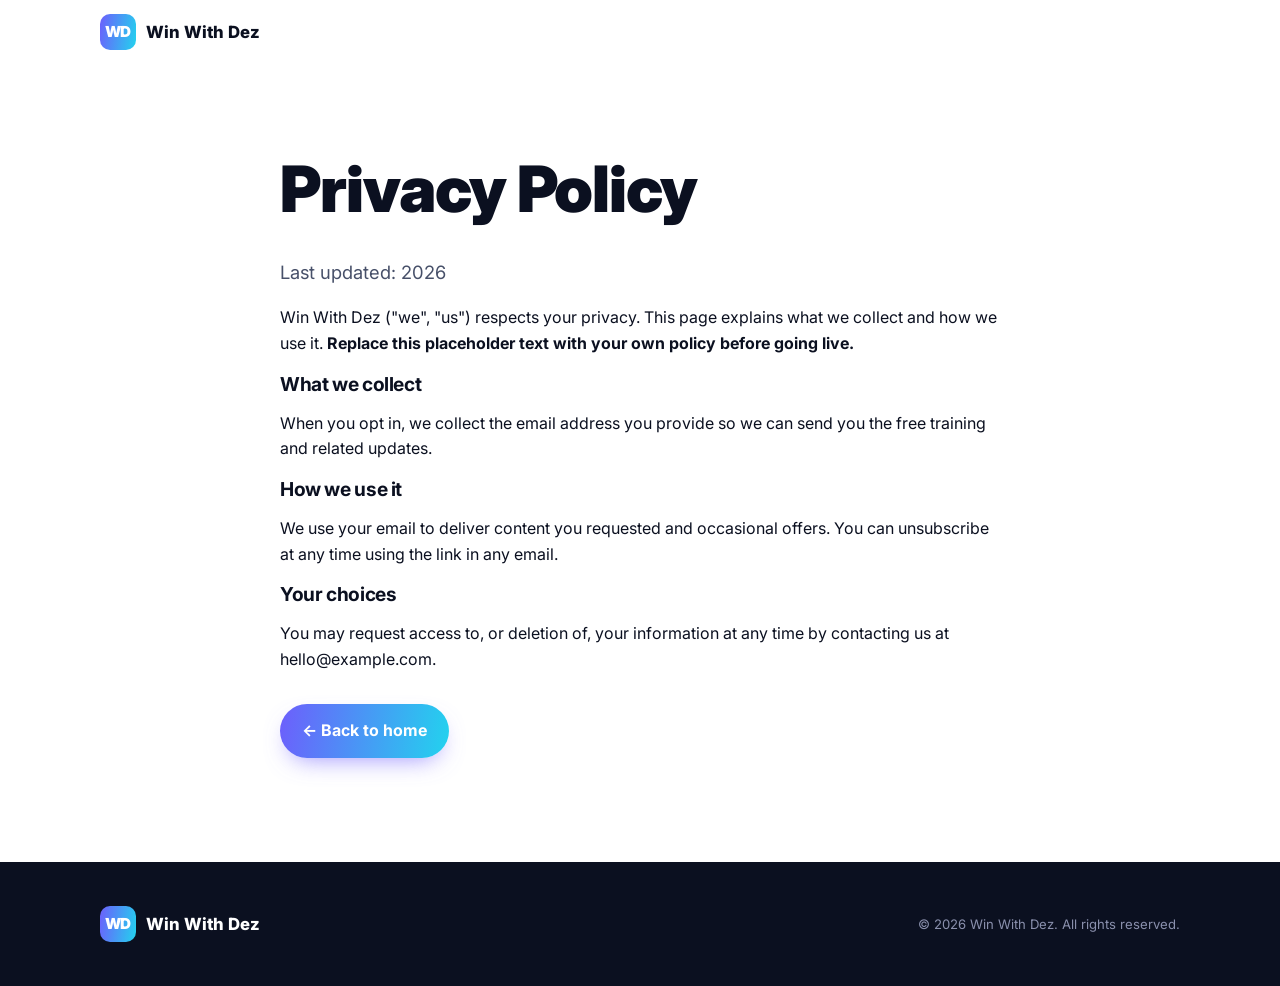
==== privacy.html @ 722e5cc4 "Build Win With Dez landing-page funnel Add a self-contained, no-build static funnel: - index.html: h" ====
<!DOCTYPE html>
<html lang="en">
<head>
  <meta charset="UTF-8" />
  <meta name="viewport" content="width=device-width, initial-scale=1.0" />
  <title>Privacy Policy — Win With Dez</title>
  <link rel="preconnect" href="https://fonts.googleapis.com" />
  <link rel="preconnect" href="https://fonts.gstatic.com" crossorigin />
  <link href="https://fonts.googleapis.com/css2?family=Inter:wght@400;500;600;700;800;900&display=swap" rel="stylesheet" />
  <link rel="stylesheet" href="styles.css" />
</head>
<body>
  <header class="site-header">
    <a href="index.html" class="brand">
      <span class="brand-mark">WD</span>
      <span class="brand-name">Win&nbsp;With&nbsp;Dez</span>
    </a>
  </header>

  <section class="section">
    <div class="container narrow">
      <h1>Privacy Policy</h1>
      <p class="body-lg">Last updated: <span data-year>2026</span></p>
      <p>
        Win With Dez ("we", "us") respects your privacy. This page explains what
        we collect and how we use it. <strong>Replace this placeholder text with
        your own policy before going live.</strong>
      </p>
      <h3>What we collect</h3>
      <p>When you opt in, we collect the email address you provide so we can send
        you the free training and related updates.</p>
      <h3>How we use it</h3>
      <p>We use your email to deliver content you requested and occasional offers.
        You can unsubscribe at any time using the link in any email.</p>
      <h3>Your choices</h3>
      <p>You may request access to, or deletion of, your information at any time
        by contacting us at <a href="mailto:hello@example.com">hello@example.com</a>.</p>
      <p style="margin-top: 32px;"><a href="index.html" class="btn">← Back to home</a></p>
    </div>
  </section>

  <footer class="site-footer">
    <div class="container footer-inner">
      <div class="brand footer-brand">
        <span class="brand-mark">WD</span>
        <span class="brand-name">Win With Dez</span>
      </div>
      <p class="footer-legal">© <span data-year>2026</span> Win With Dez. All rights reserved.</p>
    </div>
  </footer>
  <script>
    var els = document.querySelectorAll("[data-year]");
    for (var i = 0; i < els.length; i++) els[i].textContent = String(new Date().getFullYear());
  </script>
</body>
</html>
---- styles.css ----
/* ===================================================================
   Win With Dez — Funnel styles
   Brand colors are defined as CSS variables below — edit once here.
   =================================================================== */
:root {
  --bg: #0b1020;
  --bg-alt: #10182f;
  --surface: #ffffff;
  --ink: #0b1020;
  --ink-soft: #475069;
  --line: #e6e9f2;

  --brand: #6d5efc;      /* primary */
  --brand-2: #22d3ee;    /* accent  */
  --brand-3: #f0b429;    /* highlight */
  --success: #16a34a;
  --danger: #dc2626;

  --grad: linear-gradient(100deg, var(--brand) 0%, var(--brand-2) 100%);
  --radius: 16px;
  --shadow: 0 20px 45px -20px rgba(16, 24, 47, 0.45);
  --max: 1120px;
}

/* ---------- Reset-ish ---------- */
*, *::before, *::after { box-sizing: border-box; }
html { scroll-behavior: smooth; }
body {
  margin: 0;
  font-family: "Inter", system-ui, -apple-system, Segoe UI, Roboto, sans-serif;
  color: var(--ink);
  background: var(--surface);
  line-height: 1.6;
  -webkit-font-smoothing: antialiased;
}
img { max-width: 100%; display: block; }
a { color: inherit; text-decoration: none; }

/* ---------- Layout helpers ---------- */
.container { width: 100%; max-width: var(--max); margin: 0 auto; padding: 0 20px; }
.container.narrow { max-width: 760px; }
.center { text-align: center; }
.section { padding: 88px 0; }
.section.alt { background: #f7f8fc; }

h1, h2, h3 { line-height: 1.15; letter-spacing: -0.02em; margin: 0 0 .5em; }
h1 { font-size: clamp(2.4rem, 6vw, 4rem); font-weight: 900; }
h2 { font-size: clamp(1.7rem, 3.6vw, 2.6rem); font-weight: 800; }
h3 { font-size: 1.2rem; font-weight: 700; }

.eyebrow {
  text-transform: uppercase; letter-spacing: .14em; font-size: .78rem;
  font-weight: 700; color: var(--brand); margin: 0 0 .8rem;
}
.eyebrow.light { color: var(--brand-2); }
.body-lg { font-size: 1.15rem; color: var(--ink-soft); }
.grad { background: var(--grad); -webkit-background-clip: text; background-clip: text; color: transparent; }
em { font-style: normal; background: linear-gradient(transparent 60%, rgba(240,180,41,.45) 0); }

/* ---------- Buttons ---------- */
.btn {
  display: inline-block; border: none; cursor: pointer;
  background: var(--grad); color: #fff; font-weight: 700; font-family: inherit;
  padding: 14px 22px; border-radius: 999px; font-size: 1rem;
  transition: transform .15s ease, box-shadow .15s ease, opacity .15s ease;
  box-shadow: 0 10px 24px -10px rgba(109, 94, 252, .7);
}
.btn:hover { transform: translateY(-2px); box-shadow: 0 16px 30px -12px rgba(109,94,252,.8); }
.btn:active { transform: translateY(0); }
.btn-sm { padding: 9px 16px; font-size: .9rem; }
.btn-lg { padding: 16px 28px; font-size: 1.08rem; }
.btn-light { background: #fff; color: var(--brand); box-shadow: 0 12px 26px -12px rgba(0,0,0,.5); }
.btn-light:hover { box-shadow: 0 18px 34px -14px rgba(0,0,0,.55); }

/* ---------- Top bar ---------- */
.topbar {
  background: var(--bg); color: #dfe3f2; text-align: center;
  font-size: .88rem; padding: 9px 16px;
}
.topbar strong { color: var(--brand-3); }

/* ---------- Header ---------- */
.site-header {
  position: sticky; top: 0; z-index: 40;
  display: flex; align-items: center; gap: 24px;
  padding: 14px 20px; max-width: var(--max); margin: 0 auto;
  backdrop-filter: saturate(180%) blur(8px);
}
.site-header { background: rgba(255,255,255,.85); }
.brand { display: flex; align-items: center; gap: 10px; font-weight: 800; }
.brand-mark {
  display: grid; place-items: center; width: 36px; height: 36px; border-radius: 10px;
  background: var(--grad); color: #fff; font-weight: 900; font-size: .95rem; letter-spacing: -.03em;
}
.brand-name { font-size: 1.05rem; }
.nav { margin-left: auto; display: flex; gap: 22px; font-weight: 600; color: var(--ink-soft); }
.nav a:hover { color: var(--ink); }
.site-header .btn { margin-left: 8px; }

/* ---------- Hero ---------- */
.hero {
  background:
    radial-gradient(1000px 500px at 85% -10%, rgba(34,211,238,.18), transparent 60%),
    radial-gradient(900px 500px at 0% 0%, rgba(109,94,252,.20), transparent 55%),
    var(--surface);
  padding: 64px 0 72px;
}
.hero-inner {
  max-width: var(--max); margin: 0 auto; padding: 0 20px;
  display: grid; grid-template-columns: 1.15fr .85fr; gap: 48px; align-items: center;
}
.hero-copy .lede { font-size: 1.2rem; color: var(--ink-soft); max-width: 34ch; margin: 0 0 28px; }
.trust-row { list-style: none; display: flex; flex-wrap: wrap; gap: 18px; padding: 0; margin: 22px 0 0; color: var(--ink-soft); font-weight: 600; font-size: .95rem; }

/* Hero card */
.hero-card { position: relative; }
.card-glow {
  position: absolute; inset: -20px; background: var(--grad); filter: blur(60px);
  opacity: .25; border-radius: 40px;
}
.stat-card {
  position: relative; background: var(--surface); border: 1px solid var(--line);
  border-radius: var(--radius); box-shadow: var(--shadow); padding: 30px; text-align: center;
}
.stat-num { font-size: 2.8rem; font-weight: 900; letter-spacing: -.03em; margin: 0; background: var(--grad); -webkit-background-clip: text; background-clip: text; color: transparent; }
.stat-label { color: var(--ink-soft); margin: 4px 0 22px; }
.mini-stats { display: grid; grid-template-columns: repeat(3,1fr); gap: 12px; border-top: 1px solid var(--line); padding-top: 20px; }
.mini-stats span { display: block; font-weight: 800; font-size: 1.15rem; }
.mini-stats small { color: var(--ink-soft); font-size: .78rem; }

/* ---------- Opt-in forms ---------- */
.optin { margin-top: 8px; }
.field-row { display: flex; gap: 10px; }
.optin input[type="email"] {
  flex: 1; min-width: 0; padding: 15px 18px; font-size: 1rem; font-family: inherit;
  border: 1.5px solid var(--line); border-radius: 999px; outline: none; background: #fff; color: var(--ink);
  transition: border-color .15s ease, box-shadow .15s ease;
}
.optin input[type="email"]:focus { border-color: var(--brand); box-shadow: 0 0 0 4px rgba(109,94,252,.15); }
.form-note { font-size: .82rem; color: var(--ink-soft); margin: 10px 2px 0; }
.form-error { color: var(--danger); font-size: .85rem; font-weight: 600; margin: 8px 2px 0; }
.optin.is-success .field-row { display: none; }

/* ---------- Proof strip ---------- */
.proof-strip { text-align: center; padding: 30px 20px; border-bottom: 1px solid var(--line); }
.proof-strip p { color: var(--ink-soft); font-size: .82rem; text-transform: uppercase; letter-spacing: .12em; margin: 0 0 12px; }
.logos { display: flex; justify-content: center; flex-wrap: wrap; gap: 28px; font-weight: 800; color: #aab; letter-spacing: -.01em; }

/* ---------- Steps ---------- */
.steps { display: grid; grid-template-columns: repeat(3,1fr); gap: 24px; margin: 40px 0 44px; }
.step { background: var(--surface); border: 1px solid var(--line); border-radius: var(--radius); padding: 30px; }
.section.alt .step { background: #fff; }
.step-num { width: 44px; height: 44px; border-radius: 12px; background: var(--grad); color: #fff; font-weight: 900; display: grid; place-items: center; font-size: 1.2rem; margin-bottom: 16px; }
.step p { color: var(--ink-soft); margin: 0; }

/* ---------- Benefits ---------- */
.benefits { display: grid; grid-template-columns: repeat(3,1fr); gap: 22px; margin-top: 40px; }
.benefit { padding: 26px; border: 1px solid var(--line); border-radius: var(--radius); background: var(--surface); }
.benefit .ico { font-size: 1.8rem; display: block; margin-bottom: 10px; }
.benefit p { color: var(--ink-soft); margin: 0; }

/* ---------- Testimonials ---------- */
.testimonials { display: grid; grid-template-columns: repeat(3,1fr); gap: 22px; margin-top: 40px; }
.quote { margin: 0; background: #fff; border: 1px solid var(--line); border-radius: var(--radius); padding: 26px; box-shadow: var(--shadow); }
.quote p { font-size: 1.05rem; margin: 0 0 18px; }
.quote figcaption { display: flex; align-items: center; gap: 10px; font-weight: 700; }
.avatar { display: grid; place-items: center; width: 34px; height: 34px; border-radius: 50%; background: var(--grad); color: #fff; font-weight: 800; }
.disclaimer { text-align: center; color: var(--ink-soft); font-size: .8rem; margin-top: 28px; }

/* ---------- CTA band ---------- */
.cta-band {
  background:
    radial-gradient(700px 300px at 20% 0%, rgba(34,211,238,.25), transparent 60%),
    var(--bg);
  color: #fff; padding: 84px 0;
}
.on-dark { color: #fff; }
.cta-band .body-lg.on-dark { color: #c7cbe0; }
.cta-band .optin { max-width: 560px; margin: 26px auto 0; }
.form-note.on-dark { color: #aab0cc; }

/* ---------- FAQ ---------- */
.faq { margin-top: 34px; display: grid; gap: 12px; }
.faq details { border: 1px solid var(--line); border-radius: 12px; padding: 4px 20px; background: var(--surface); }
.faq summary { cursor: pointer; font-weight: 700; padding: 16px 0; list-style: none; display: flex; justify-content: space-between; align-items: center; }
.faq summary::-webkit-details-marker { display: none; }
.faq summary::after { content: "+"; font-size: 1.4rem; color: var(--brand); font-weight: 400; }
.faq details[open] summary::after { content: "–"; }
.faq p { margin: 0 0 16px; color: var(--ink-soft); }

/* ---------- Footer ---------- */
.site-footer { background: var(--bg); color: #c7cbe0; padding: 44px 0; }
.footer-inner { display: flex; flex-wrap: wrap; gap: 24px; align-items: center; justify-content: space-between; }
.footer-brand .brand-name { color: #fff; }
.footer-legal { font-size: .82rem; color: #8a90ad; max-width: 46ch; margin: 0; }
.footer-nav { display: flex; gap: 20px; font-weight: 600; }
.footer-nav a:hover { color: #fff; }

/* ---------- Responsive ---------- */
@media (max-width: 860px) {
  .hero-inner { grid-template-columns: 1fr; }
  .hero-card { order: -1; max-width: 420px; }
  .nav { display: none; }
  .steps, .benefits, .testimonials { grid-template-columns: 1fr; }
}
@media (max-width: 560px) {
  .field-row { flex-direction: column; }
  .optin input[type="email"], .field-row .btn { width: 100%; }
  .section { padding: 64px 0; }
}
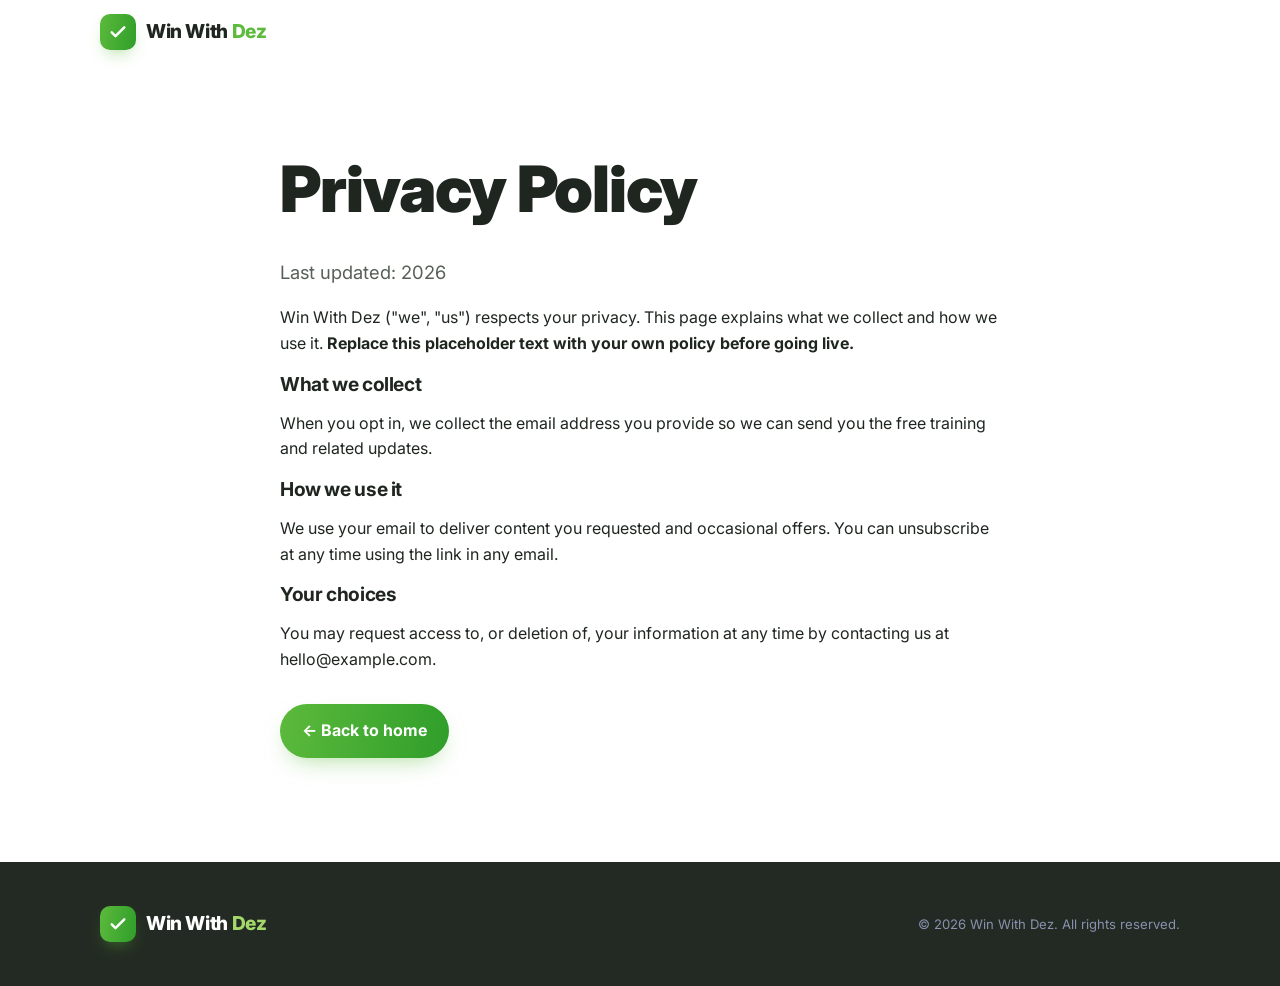
==== commit 9cec5e73: "Add Win With Dez wordmark logo Replace the WD text badge with a checkmark emblem and a two-tone word" ====
--- a/privacy.html
+++ b/privacy.html
@@ -12,8 +12,8 @@
 <body>
   <header class="site-header">
     <a href="index.html" class="brand">
-      <span class="brand-mark">WD</span>
-      <span class="brand-name">Win&nbsp;With&nbsp;Dez</span>
+      <span class="brand-mark" aria-hidden="true"><svg viewBox="0 0 24 24" fill="none"><path d="M4.5 12.5l4.5 4.5L19.5 6.5" stroke="currentColor" stroke-width="3" stroke-linecap="round" stroke-linejoin="round"/></svg></span>
+      <span class="brand-name">Win&nbsp;With&nbsp;<span class="w-dez">Dez</span></span>
     </a>
   </header>
 
@@ -42,8 +42,8 @@
   <footer class="site-footer">
     <div class="container footer-inner">
       <div class="brand footer-brand">
-        <span class="brand-mark">WD</span>
-        <span class="brand-name">Win With Dez</span>
+        <span class="brand-mark" aria-hidden="true"><svg viewBox="0 0 24 24" fill="none"><path d="M4.5 12.5l4.5 4.5L19.5 6.5" stroke="currentColor" stroke-width="3" stroke-linecap="round" stroke-linejoin="round"/></svg></span>
+        <span class="brand-name">Win With <span class="w-dez">Dez</span></span>
       </div>
       <p class="footer-legal">© <span data-year>2026</span> Win With Dez. All rights reserved.</p>
     </div>
--- a/styles.css
+++ b/styles.css
@@ -3,16 +3,16 @@
    Brand colors are defined as CSS variables below — edit once here.
    =================================================================== */
 :root {
-  --bg: #0b1020;
-  --bg-alt: #10182f;
+  --bg: #232a23;         /* dark charcoal-green (CTA band / footer) */
+  --bg-alt: #2c342c;
   --surface: #ffffff;
-  --ink: #0b1020;
-  --ink-soft: #475069;
-  --line: #e6e9f2;
-
-  --brand: #6d5efc;      /* primary */
-  --brand-2: #22d3ee;    /* accent  */
-  --brand-3: #f0b429;    /* highlight */
+  --ink: #1f2620;
+  --ink-soft: #566058;
+  --line: #e4ece2;
+
+  --brand: #5cba3c;      /* LiveGood green (primary) */
+  --brand-2: #2f9e2a;    /* deeper green (accent / gradient end) */
+  --brand-3: #a5d86b;    /* light green highlight */
   --success: #16a34a;
   --danger: #dc2626;
 
@@ -41,7 +41,7 @@
 .container.narrow { max-width: 760px; }
 .center { text-align: center; }
 .section { padding: 88px 0; }
-.section.alt { background: #f7f8fc; }
+.section.alt { background: #f4f8f1; }
 
 h1, h2, h3 { line-height: 1.15; letter-spacing: -0.02em; margin: 0 0 .5em; }
 h1 { font-size: clamp(2.4rem, 6vw, 4rem); font-weight: 900; }
@@ -55,7 +55,7 @@
 .eyebrow.light { color: var(--brand-2); }
 .body-lg { font-size: 1.15rem; color: var(--ink-soft); }
 .grad { background: var(--grad); -webkit-background-clip: text; background-clip: text; color: transparent; }
-em { font-style: normal; background: linear-gradient(transparent 60%, rgba(240,180,41,.45) 0); }
+em { font-style: normal; background: linear-gradient(transparent 60%, rgba(92,186,60,.40) 0); }
 
 /* ---------- Buttons ---------- */
 .btn {
@@ -63,9 +63,9 @@
   background: var(--grad); color: #fff; font-weight: 700; font-family: inherit;
   padding: 14px 22px; border-radius: 999px; font-size: 1rem;
   transition: transform .15s ease, box-shadow .15s ease, opacity .15s ease;
-  box-shadow: 0 10px 24px -10px rgba(109, 94, 252, .7);
-}
-.btn:hover { transform: translateY(-2px); box-shadow: 0 16px 30px -12px rgba(109,94,252,.8); }
+  box-shadow: 0 10px 24px -10px rgba(92, 186, 60, .55);
+}
+.btn:hover { transform: translateY(-2px); box-shadow: 0 16px 30px -12px rgba(92,186,60,.65); }
 .btn:active { transform: translateY(0); }
 .btn-sm { padding: 9px 16px; font-size: .9rem; }
 .btn-lg { padding: 16px 28px; font-size: 1.08rem; }
@@ -90,9 +90,16 @@
 .brand { display: flex; align-items: center; gap: 10px; font-weight: 800; }
 .brand-mark {
   display: grid; place-items: center; width: 36px; height: 36px; border-radius: 10px;
-  background: var(--grad); color: #fff; font-weight: 900; font-size: .95rem; letter-spacing: -.03em;
-}
-.brand-name { font-size: 1.05rem; }
+  background: var(--grad); color: #fff;
+  box-shadow: 0 8px 18px -8px rgba(92,186,60,.7);
+}
+.brand-mark svg { width: 20px; height: 20px; }
+/* Wordmark: "Win With" in ink, "Dez" in brand green */
+.brand-name {
+  font-size: 1.2rem; font-weight: 800; letter-spacing: -.02em;
+  line-height: 1; color: var(--ink);
+}
+.brand-name .w-dez { color: var(--brand); }
 .nav { margin-left: auto; display: flex; gap: 22px; font-weight: 600; color: var(--ink-soft); }
 .nav a:hover { color: var(--ink); }
 .site-header .btn { margin-left: 8px; }
@@ -100,8 +107,8 @@
 /* ---------- Hero ---------- */
 .hero {
   background:
-    radial-gradient(1000px 500px at 85% -10%, rgba(34,211,238,.18), transparent 60%),
-    radial-gradient(900px 500px at 0% 0%, rgba(109,94,252,.20), transparent 55%),
+    radial-gradient(1000px 500px at 85% -10%, rgba(165,216,107,.28), transparent 60%),
+    radial-gradient(900px 500px at 0% 0%, rgba(92,186,60,.22), transparent 55%),
     var(--surface);
   padding: 64px 0 72px;
 }
@@ -136,7 +143,7 @@
   border: 1.5px solid var(--line); border-radius: 999px; outline: none; background: #fff; color: var(--ink);
   transition: border-color .15s ease, box-shadow .15s ease;
 }
-.optin input[type="email"]:focus { border-color: var(--brand); box-shadow: 0 0 0 4px rgba(109,94,252,.15); }
+.optin input[type="email"]:focus { border-color: var(--brand); box-shadow: 0 0 0 4px rgba(92,186,60,.18); }
 .form-note { font-size: .82rem; color: var(--ink-soft); margin: 10px 2px 0; }
 .form-error { color: var(--danger); font-size: .85rem; font-weight: 600; margin: 8px 2px 0; }
 .optin.is-success .field-row { display: none; }
@@ -170,7 +177,7 @@
 /* ---------- CTA band ---------- */
 .cta-band {
   background:
-    radial-gradient(700px 300px at 20% 0%, rgba(34,211,238,.25), transparent 60%),
+    radial-gradient(700px 300px at 20% 0%, rgba(92,186,60,.30), transparent 60%),
     var(--bg);
   color: #fff; padding: 84px 0;
 }
@@ -192,6 +199,7 @@
 .site-footer { background: var(--bg); color: #c7cbe0; padding: 44px 0; }
 .footer-inner { display: flex; flex-wrap: wrap; gap: 24px; align-items: center; justify-content: space-between; }
 .footer-brand .brand-name { color: #fff; }
+.footer-brand .brand-name .w-dez { color: var(--brand-3); }
 .footer-legal { font-size: .82rem; color: #8a90ad; max-width: 46ch; margin: 0; }
 .footer-nav { display: flex; gap: 20px; font-weight: 600; }
 .footer-nav a:hover { color: #fff; }
